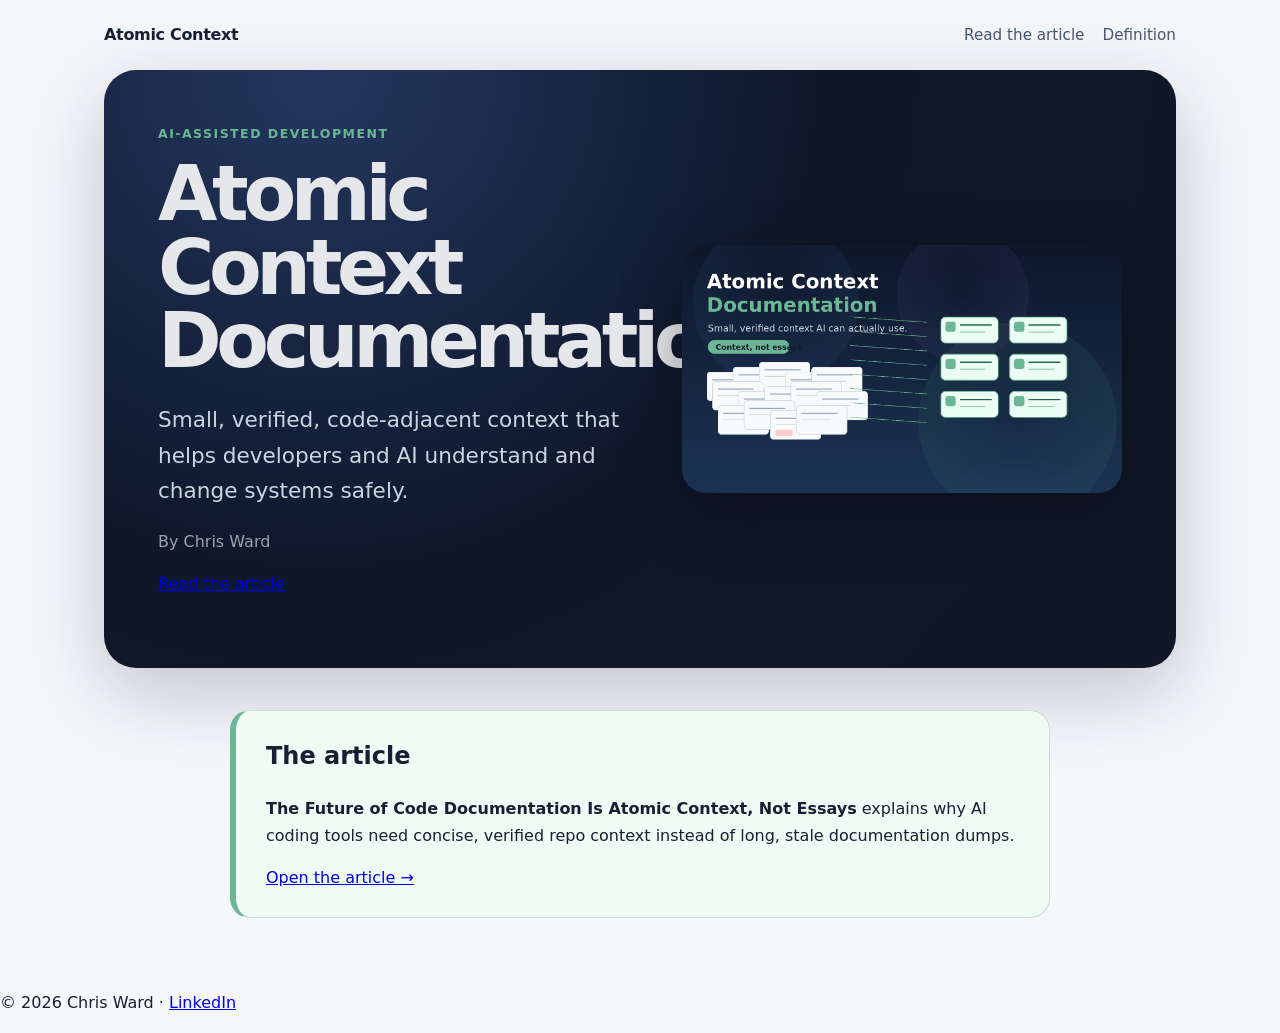
==== index.html @ ebb88b01 "My dev repo, ACD context" ====
<!doctype html>
<html lang="en">
<head>
  <meta charset="utf-8" />
  <meta name="viewport" content="width=device-width, initial-scale=1" />
  <title>Atomic Context Documentation</title>
  <meta name="author" content="Chris Ward" />
  <meta name="description" content="Atomic Context Documentation is small, verified, code-adjacent context that helps developers and AI understand, change, test, or migrate one part of a system safely." />
  <meta property="og:title" content="Atomic Context Documentation" />
  <meta property="og:description" content="AI coding tools do not need longer documentation. They need small, verified, code-adjacent context they can actually use." />
  <meta property="og:image" content="hero.png" />
  <meta name="twitter:card" content="summary_large_image" />
  <link rel="stylesheet" href="style.css" />
</head>
<body>
  <header class="site-header">
    <a class="brand" href="./">Atomic Context</a>
    <nav>
      <a href="articles/atomic-context-documentation.html">Read the article</a>
      <a href="#definition">Definition</a>
    </nav>
  </header>

  <main>
    <section class="hero landing-hero">
      <div class="hero-copy">
        <p class="eyebrow">AI-assisted development</p>
        <h1>Atomic Context Documentation</h1>
        <p class="subtitle">Small, verified, code-adjacent context that helps developers and AI understand and change systems safely.</p>
        <p class="meta">By Chris Ward</p>
        <p class="cta-row"><a class="button" href="articles/atomic-context-documentation.html">Read the article</a></p>
      </div>
      <img src="hero.png" alt="Abstract illustration of chaotic documentation becoming organized atomic context" />
    </section>

    <section class="callout" id="definition">
      <h2>The article</h2>
      <p><strong>The Future of Code Documentation Is Atomic Context, Not Essays</strong> explains why AI coding tools need concise, verified repo context instead of long, stale documentation dumps.</p>
      <p><a href="articles/atomic-context-documentation.html">Open the article →</a></p>
    </section>
  </main>

  <footer class="site-footer">
    <p>© 2026 Chris Ward · <a href="https://www.linkedin.com/in/chrislinkedurl/">LinkedIn</a></p>
  </footer>
</body>
</html>
---- style.css ----
/* Atomic Context article site */
:root {
  --bg: #0f172a;
  --panel: #111c33;
  --text: #e5e7eb;
  --muted: #9ca3af;
  --paper: #ffffff;
  --ink: #172033;
  --soft: #f6f7fb;
  --line: #e5e7eb;
  --accent: #6bb694;
  --accent-dark: #276749;
  --max: 1120px;
}

* { box-sizing: border-box; }
html { scroll-behavior: smooth; }
body {
  margin: 0;
  font-family: Inter, ui-sans-serif, system-ui, -apple-system, BlinkMacSystemFont, "Segoe UI", sans-serif;
  color: var(--ink);
  background: var(--soft);
  line-height: 1.65;
}

.site-header {
  max-width: var(--max);
  margin: 0 auto;
  padding: 22px 24px;
  display: flex;
  justify-content: space-between;
  align-items: center;
}
.brand {
  color: var(--ink);
  font-weight: 800;
  text-decoration: none;
  letter-spacing: -0.02em;
}
nav { display: flex; gap: 18px; }
nav a {
  color: #475569;
  font-size: 0.95rem;
  text-decoration: none;
}
nav a:hover { color: var(--accent-dark); }

main { max-width: var(--max); margin: 0 auto; padding: 0 24px 56px; }
.hero {
  display: grid;
  grid-template-columns: minmax(0, 1fr) minmax(300px, 440px);
  gap: 36px;
  align-items: center;
  padding: 54px;
  border-radius: 32px;
  background: radial-gradient(circle at 20% 0%, #23375f 0%, var(--bg) 48%, #101827 100%);
  color: var(--text);
  box-shadow: 0 24px 80px rgba(15, 23, 42, 0.24);
}
.eyebrow {
  margin: 0 0 12px;
  color: var(--accent);
  font-weight: 800;
  text-transform: uppercase;
  letter-spacing: 0.12em;
  font-size: 0.78rem;
}
.hero h1 {
  margin: 0;
  font-size: clamp(2.35rem, 6vw, 5.2rem);
  line-height: 0.96;
  letter-spacing: -0.07em;
}
.subtitle {
  max-width: 720px;
  margin: 24px 0 0;
  color: #cbd5e1;
  font-size: clamp(1.08rem, 2vw, 1.35rem);
}
.meta { color: var(--muted); margin-top: 20px; }
.hero img {
  width: 100%;
  border-radius: 24px;
  box-shadow: 0 20px 60px rgba(0,0,0,0.35);
}

.callout {
  max-width: 820px;
  margin: 42px auto 0;
  padding: 26px 30px;
  border: 1px solid rgba(39,103,73,0.2);
  border-left: 6px solid var(--accent);
  border-radius: 20px;
  background: #f0fbf6;
}
.callout h2 { margin-top: 0; }
.callout p { margin-bottom: 0; }

.article {
  max-width: 780px;
  margin: 46px auto 0;
  padding: 54px;
  background: var(--paper);
  border-radius: 28px;
  box-shadow: 0 18px 60px rgba(15, 23, 42, 0.08);
}
.article h2 {
  margin-top: 2.2em;
  font-size: 1.7rem;
  line-height: 1.2;
  letter-spacing: -0.035em;
}
.article p { margin: 1.05em 0; }
.article ul { padding-left: 1.25rem; }
.article li { margin: 0.35em 0; }
blockquote {
  margin: 1.5em 0;
  padding: 0.1em 1.2em;
  border-left: 5px solid var(--accent);
  background: #f8fafc;
  color: #334155;
}
code {
  padding: 0.15em 0.35em;
  border-radius: 6px;
  background: #eef2f7;
  color: #0f172a;
  font-size: 0.92em;
}
pre {
  overflow-x: auto;
  padding: 18px;
  border-radius: 16px;
  background: #0f172a;
  color: #e5e7eb;
}
pre code { background: transparent; color: inherit; padding: 0; }
footer.author-section {
  max-width: 780px;
  margin: 34px auto 60px;
  padding: 34px 54px;
  color: #334155;
  font-size: 0.98rem;
  background: #f8fafc;
  border: 1px solid #e2e8f0;
  border-radius: 24px;
}
footer.author-section h2 {
  margin: 0 0 12px;
  font-size: 1.25rem;
  letter-spacing: -0.02em;
}
footer.author-section p { margin: 0.75em 0; }
footer.author-section a { color: var(--accent-strong); font-weight: 700; }
footer.author-section .disclaimer {
  margin-top: 18px;
  padding-top: 18px;
  border-top: 1px solid #e2e8f0;
  color: #64748b;
  font-size: 0.92rem;
}

@media (max-width: 860px) {
  .hero { grid-template-columns: 1fr; padding: 32px; }
  .article { padding: 30px 24px; }
  footer.author-section { padding: 28px 24px; }
  .site-header { align-items: flex-start; gap: 10px; flex-direction: column; }
}
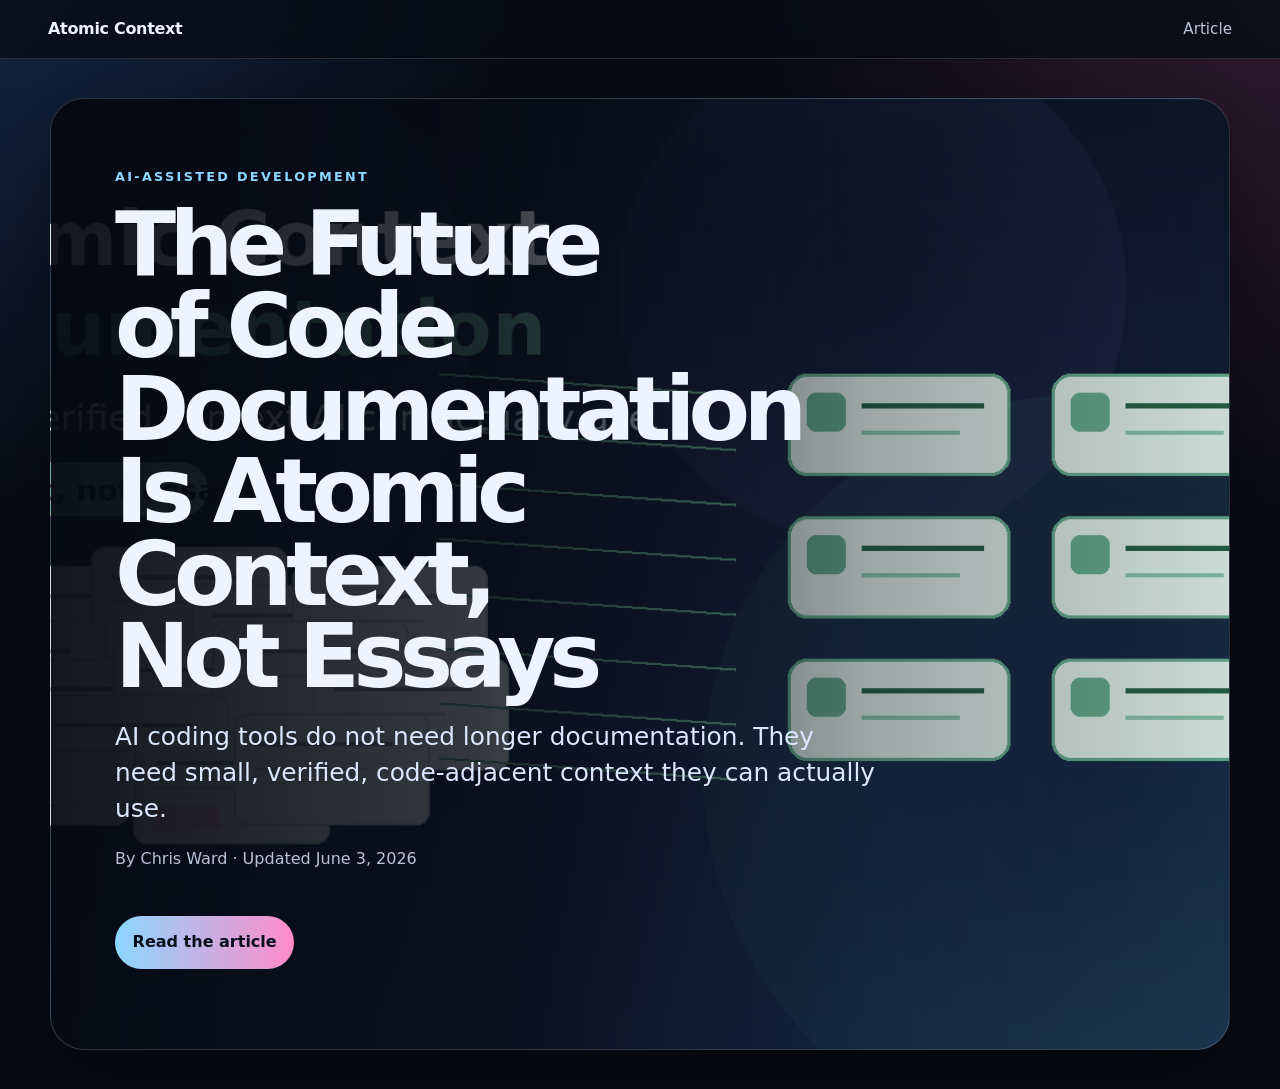
==== commit 8bba58af: "update" ====
--- a/index.html
+++ b/index.html
@@ -3,11 +3,10 @@
 <head>
   <meta charset="utf-8" />
   <meta name="viewport" content="width=device-width, initial-scale=1" />
-  <title>Atomic Context Documentation</title>
-  <meta name="author" content="Chris Ward" />
-  <meta name="description" content="Atomic Context Documentation is small, verified, code-adjacent context that helps developers and AI understand, change, test, or migrate one part of a system safely." />
-  <meta property="og:title" content="Atomic Context Documentation" />
-  <meta property="og:description" content="AI coding tools do not need longer documentation. They need small, verified, code-adjacent context they can actually use." />
+  <title>Atomic Context</title>
+  <meta name="description" content="Atomic Context Documentation for AI-assisted software development." />
+  <meta property="og:title" content="Atomic Context" />
+  <meta property="og:description" content="Small, verified, code-adjacent context AI coding tools can actually use." />
   <meta property="og:image" content="hero.png" />
   <meta name="twitter:card" content="summary_large_image" />
   <link rel="stylesheet" href="style.css" />
@@ -16,32 +15,22 @@
   <header class="site-header">
     <a class="brand" href="./">Atomic Context</a>
     <nav>
-      <a href="articles/atomic-context-documentation.html">Read the article</a>
-      <a href="#definition">Definition</a>
+      <a href="articles/atomic-context-documentation.html">Article</a>
     </nav>
   </header>
 
   <main>
-    <section class="hero landing-hero">
-      <div class="hero-copy">
-        <p class="eyebrow">AI-assisted development</p>
-        <h1>Atomic Context Documentation</h1>
-        <p class="subtitle">Small, verified, code-adjacent context that helps developers and AI understand and change systems safely.</p>
-        <p class="meta">By Chris Ward</p>
-        <p class="cta-row"><a class="button" href="articles/atomic-context-documentation.html">Read the article</a></p>
+    <section class="home-hero hero-image" aria-label="Atomic Context landing page">
+      <div class="hero-overlay">
+        <div class="hero-copy">
+          <p class="eyebrow">AI-Assisted Development</p>
+          <h1>The Future of Code Documentation Is Atomic Context, Not Essays</h1>
+          <p class="subtitle">AI coding tools do not need longer documentation. They need small, verified, code-adjacent context they can actually use.</p>
+          <p class="meta">By Chris Ward · Updated June 3, 2026</p>
+          <p><a class="button" href="articles/atomic-context-documentation.html">Read the article</a></p>
+        </div>
       </div>
-      <img src="hero.png" alt="Abstract illustration of chaotic documentation becoming organized atomic context" />
-    </section>
-
-    <section class="callout" id="definition">
-      <h2>The article</h2>
-      <p><strong>The Future of Code Documentation Is Atomic Context, Not Essays</strong> explains why AI coding tools need concise, verified repo context instead of long, stale documentation dumps.</p>
-      <p><a href="articles/atomic-context-documentation.html">Open the article →</a></p>
     </section>
   </main>
-
-  <footer class="site-footer">
-    <p>© 2026 Chris Ward · <a href="https://www.linkedin.com/in/chrislinkedurl/">LinkedIn</a></p>
-  </footer>
 </body>
 </html>
--- a/style.css
+++ b/style.css
@@ -1,168 +1,298 @@
-/* Atomic Context article site */
-:root {
-  --bg: #0f172a;
-  --panel: #111c33;
-  --text: #e5e7eb;
-  --muted: #9ca3af;
-  --paper: #ffffff;
+ :root {
+  --bg: #080b16;
+  --surface: #101625;
+  --text: #eef3ff;
+  --muted: #b8c3d9;
   --ink: #172033;
-  --soft: #f6f7fb;
-  --line: #e5e7eb;
-  --accent: #6bb694;
-  --accent-dark: #276749;
-  --max: 1120px;
+  --paper: #fbfcff;
+  --accent: #8bd7ff;
+  --line: rgba(255, 255, 255, 0.14);
+  --shadow: 0 24px 80px rgba(0, 0, 0, 0.38);
 }
 
 * { box-sizing: border-box; }
+
 html { scroll-behavior: smooth; }
+
 body {
   margin: 0;
   font-family: Inter, ui-sans-serif, system-ui, -apple-system, BlinkMacSystemFont, "Segoe UI", sans-serif;
-  color: var(--ink);
-  background: var(--soft);
+  color: var(--text);
+  background:
+    radial-gradient(circle at top left, rgba(65, 156, 255, 0.18), transparent 32rem),
+    radial-gradient(circle at top right, rgba(255, 101, 181, 0.16), transparent 32rem),
+    var(--bg);
   line-height: 1.65;
 }
 
+a {
+  color: #73d6ff;
+  text-decoration-thickness: 0.08em;
+  text-underline-offset: 0.18em;
+}
+
 .site-header {
-  max-width: var(--max);
-  margin: 0 auto;
-  padding: 22px 24px;
+  position: sticky;
+  top: 0;
+  z-index: 20;
   display: flex;
   justify-content: space-between;
   align-items: center;
-}
+  gap: 1.5rem;
+  padding: 1rem clamp(1rem, 4vw, 3rem);
+  background: rgba(8, 11, 22, 0.82);
+  backdrop-filter: blur(16px);
+  border-bottom: 1px solid var(--line);
+}
+
 .brand {
-  color: var(--ink);
+  color: var(--text);
   font-weight: 800;
   text-decoration: none;
   letter-spacing: -0.02em;
 }
-nav { display: flex; gap: 18px; }
+
+nav {
+  display: flex;
+  gap: 1rem;
+  flex-wrap: wrap;
+}
+
 nav a {
-  color: #475569;
+  color: var(--muted);
+  text-decoration: none;
   font-size: 0.95rem;
+}
+
+nav a:hover { color: var(--text); }
+
+.hero,
+.home-hero {
+  width: min(1180px, calc(100% - 2rem));
+  margin: clamp(1rem, 3vw, 2.5rem) auto;
+  min-height: clamp(560px, 70vh, 760px);
+  border: 1px solid rgba(255, 255, 255, 0.16);
+  border-radius: 34px;
+  overflow: hidden;
+  box-shadow: var(--shadow);
+}
+
+.hero-image {
+  position: relative;
+  background-image:
+    linear-gradient(90deg, rgba(5, 8, 18, 0.94) 0%, rgba(5, 8, 18, 0.80) 37%, rgba(5, 8, 18, 0.34) 70%, rgba(5, 8, 18, 0.14) 100%),
+    url("hero.png");
+  background-size: cover;
+  background-position: center;
+}
+
+body:has(.article) .hero-image {
+  background-image:
+    linear-gradient(90deg, rgba(5, 8, 18, 0.94) 0%, rgba(5, 8, 18, 0.80) 37%, rgba(5, 8, 18, 0.34) 70%, rgba(5, 8, 18, 0.14) 100%),
+    url("../hero.png");
+}
+
+.hero-overlay {
+  min-height: inherit;
+  display: flex;
+  align-items: flex-end;
+  padding: clamp(1.4rem, 5vw, 4.5rem);
+}
+
+.hero-copy { max-width: 780px; }
+
+.eyebrow {
+  display: inline-flex;
+  margin: 0 0 1rem;
+  color: var(--accent);
+  font-size: 0.8rem;
+  font-weight: 800;
+  letter-spacing: 0.18em;
+  text-transform: uppercase;
+}
+
+h1 {
+  margin: 0;
+  max-width: 920px;
+  font-size: clamp(3rem, 7vw, 6.7rem);
+  line-height: 0.92;
+  letter-spacing: -0.075em;
+  text-wrap: balance;
+}
+
+.subtitle {
+  margin: 1.35rem 0 0;
+  max-width: 760px;
+  color: #dce7ff;
+  font-size: clamp(1.15rem, 2vw, 1.55rem);
+  line-height: 1.45;
+}
+
+.meta {
+  margin: 1.2rem 0 0;
+  color: var(--muted);
+  font-size: 1rem;
+}
+
+.button {
+  display: inline-flex;
+  margin-top: 1.7rem;
+  padding: 0.85rem 1.1rem;
+  border-radius: 999px;
+  color: #08101e;
+  background: linear-gradient(90deg, #8bd7ff, #ff8bc8);
+  font-weight: 800;
   text-decoration: none;
 }
-nav a:hover { color: var(--accent-dark); }
-
-main { max-width: var(--max); margin: 0 auto; padding: 0 24px 56px; }
-.hero {
-  display: grid;
-  grid-template-columns: minmax(0, 1fr) minmax(300px, 440px);
-  gap: 36px;
-  align-items: center;
-  padding: 54px;
-  border-radius: 32px;
-  background: radial-gradient(circle at 20% 0%, #23375f 0%, var(--bg) 48%, #101827 100%);
-  color: var(--text);
-  box-shadow: 0 24px 80px rgba(15, 23, 42, 0.24);
-}
-.eyebrow {
-  margin: 0 0 12px;
-  color: var(--accent);
-  font-weight: 800;
-  text-transform: uppercase;
-  letter-spacing: 0.12em;
-  font-size: 0.78rem;
-}
-.hero h1 {
-  margin: 0;
-  font-size: clamp(2.35rem, 6vw, 5.2rem);
-  line-height: 0.96;
-  letter-spacing: -0.07em;
-}
-.subtitle {
-  max-width: 720px;
-  margin: 24px 0 0;
-  color: #cbd5e1;
-  font-size: clamp(1.08rem, 2vw, 1.35rem);
-}
-.meta { color: var(--muted); margin-top: 20px; }
-.hero img {
-  width: 100%;
+
+.callout {
+  width: min(900px, calc(100% - 2rem));
+  margin: 0 auto 2rem;
+  padding: clamp(1.3rem, 3vw, 2rem);
   border-radius: 24px;
-  box-shadow: 0 20px 60px rgba(0,0,0,0.35);
-}
-
-.callout {
-  max-width: 820px;
-  margin: 42px auto 0;
-  padding: 26px 30px;
-  border: 1px solid rgba(39,103,73,0.2);
-  border-left: 6px solid var(--accent);
-  border-radius: 20px;
-  background: #f0fbf6;
-}
-.callout h2 { margin-top: 0; }
-.callout p { margin-bottom: 0; }
+  background: linear-gradient(135deg, rgba(139, 215, 255, 0.12), rgba(255, 139, 200, 0.10));
+  border: 1px solid rgba(255, 255, 255, 0.14);
+}
+
+.callout h2 {
+  margin-top: 0;
+  color: var(--text);
+}
+
+.callout p {
+  margin-bottom: 0;
+  color: #dce7ff;
+}
 
 .article {
-  max-width: 780px;
-  margin: 46px auto 0;
-  padding: 54px;
+  width: min(880px, calc(100% - 2rem));
+  margin: 2rem auto;
+  padding: clamp(1.4rem, 4vw, 3rem);
+  color: var(--ink);
   background: var(--paper);
   border-radius: 28px;
-  box-shadow: 0 18px 60px rgba(15, 23, 42, 0.08);
-}
+  box-shadow: 0 24px 70px rgba(0, 0, 0, 0.18);
+}
+
+.article p,
+.article li { font-size: 1.08rem; }
+
 .article h2 {
-  margin-top: 2.2em;
-  font-size: 1.7rem;
-  line-height: 1.2;
-  letter-spacing: -0.035em;
-}
-.article p { margin: 1.05em 0; }
-.article ul { padding-left: 1.25rem; }
-.article li { margin: 0.35em 0; }
-blockquote {
-  margin: 1.5em 0;
-  padding: 0.1em 1.2em;
-  border-left: 5px solid var(--accent);
-  background: #f8fafc;
-  color: #334155;
-}
-code {
-  padding: 0.15em 0.35em;
-  border-radius: 6px;
-  background: #eef2f7;
-  color: #0f172a;
-  font-size: 0.92em;
-}
-pre {
+  margin-top: 2.4rem;
+  color: #101827;
+  font-size: clamp(1.6rem, 3vw, 2.05rem);
+  line-height: 1.1;
+  letter-spacing: -0.04em;
+}
+
+.article blockquote {
+  margin: 1.5rem 0;
+  padding: 1rem 1.25rem;
+  border-left: 5px solid #6f8cff;
+  background: #f1f4ff;
+  color: #1b2440;
+  border-radius: 12px;
+}
+
+.article pre {
   overflow-x: auto;
-  padding: 18px;
+  padding: 1.1rem;
   border-radius: 16px;
-  background: #0f172a;
-  color: #e5e7eb;
-}
-pre code { background: transparent; color: inherit; padding: 0; }
-footer.author-section {
-  max-width: 780px;
-  margin: 34px auto 60px;
-  padding: 34px 54px;
-  color: #334155;
-  font-size: 0.98rem;
-  background: #f8fafc;
-  border: 1px solid #e2e8f0;
+  color: #eaf1ff;
+  background: #101625;
+}
+
+.article code {
+  font-family: "SFMono-Regular", Consolas, "Liberation Mono", monospace;
+}
+
+.article ul { padding-left: 1.35rem; }
+
+.author-section {
+  width: min(880px, calc(100% - 2rem));
+  margin: 2rem auto 4rem;
+  padding: clamp(1.3rem, 3vw, 2rem);
   border-radius: 24px;
-}
-footer.author-section h2 {
-  margin: 0 0 12px;
-  font-size: 1.25rem;
-  letter-spacing: -0.02em;
-}
-footer.author-section p { margin: 0.75em 0; }
-footer.author-section a { color: var(--accent-strong); font-weight: 700; }
-footer.author-section .disclaimer {
-  margin-top: 18px;
-  padding-top: 18px;
-  border-top: 1px solid #e2e8f0;
-  color: #64748b;
-  font-size: 0.92rem;
-}
-
-@media (max-width: 860px) {
-  .hero { grid-template-columns: 1fr; padding: 32px; }
-  .article { padding: 30px 24px; }
-  footer.author-section { padding: 28px 24px; }
-  .site-header { align-items: flex-start; gap: 10px; flex-direction: column; }
-}
+  background: rgba(255, 255, 255, 0.08);
+  border: 1px solid rgba(255, 255, 255, 0.14);
+  color: var(--text);
+}
+
+.author-section h2 {
+  margin-top: 0;
+  letter-spacing: -0.03em;
+}
+
+.author-section p { color: #dbe5f8; }
+
+.disclaimer {
+  margin-top: 1.25rem;
+  padding-top: 1.25rem;
+  border-top: 1px solid rgba(255, 255, 255, 0.14);
+  color: var(--muted) !important;
+  font-size: 0.95rem;
+}
+
+@media (max-width: 760px) {
+  .site-header {
+    align-items: flex-start;
+    flex-direction: column;
+  }
+
+  .hero,
+  .home-hero {
+    min-height: 620px;
+    border-radius: 24px;
+  }
+
+  .hero-image,
+  body:has(.article) .hero-image {
+    background-image:
+      linear-gradient(180deg, rgba(5, 8, 18, 0.94) 0%, rgba(5, 8, 18, 0.78) 55%, rgba(5, 8, 18, 0.48) 100%),
+      url("hero.png");
+    background-position: center;
+  }
+
+  body:has(.article) .hero-image {
+    background-image:
+      linear-gradient(180deg, rgba(5, 8, 18, 0.94) 0%, rgba(5, 8, 18, 0.78) 55%, rgba(5, 8, 18, 0.48) 100%),
+      url("../hero.png");
+  }
+
+  .hero-overlay { align-items: flex-end; }
+
+  h1 { font-size: clamp(2.8rem, 15vw, 4.2rem); }
+}
+
+
+/* Author section image layout */
+.author-card {
+  display: grid;
+  grid-template-columns: minmax(220px, 300px) 1fr;
+  gap: clamp(1.25rem, 4vw, 2rem);
+  align-items: center;
+}
+
+.author-image {
+  width: 100%;
+  border-radius: 22px;
+  display: block;
+  box-shadow: 0 18px 50px rgba(0, 0, 0, 0.28);
+  border: 1px solid rgba(255, 255, 255, 0.18);
+  background: #f7f1e7;
+}
+
+.author-copy h2 {
+  margin-top: 0;
+}
+
+@media (max-width: 760px) {
+  .author-card {
+    grid-template-columns: 1fr;
+  }
+
+  .author-image {
+    max-width: 420px;
+    margin: 0 auto;
+  }
+}
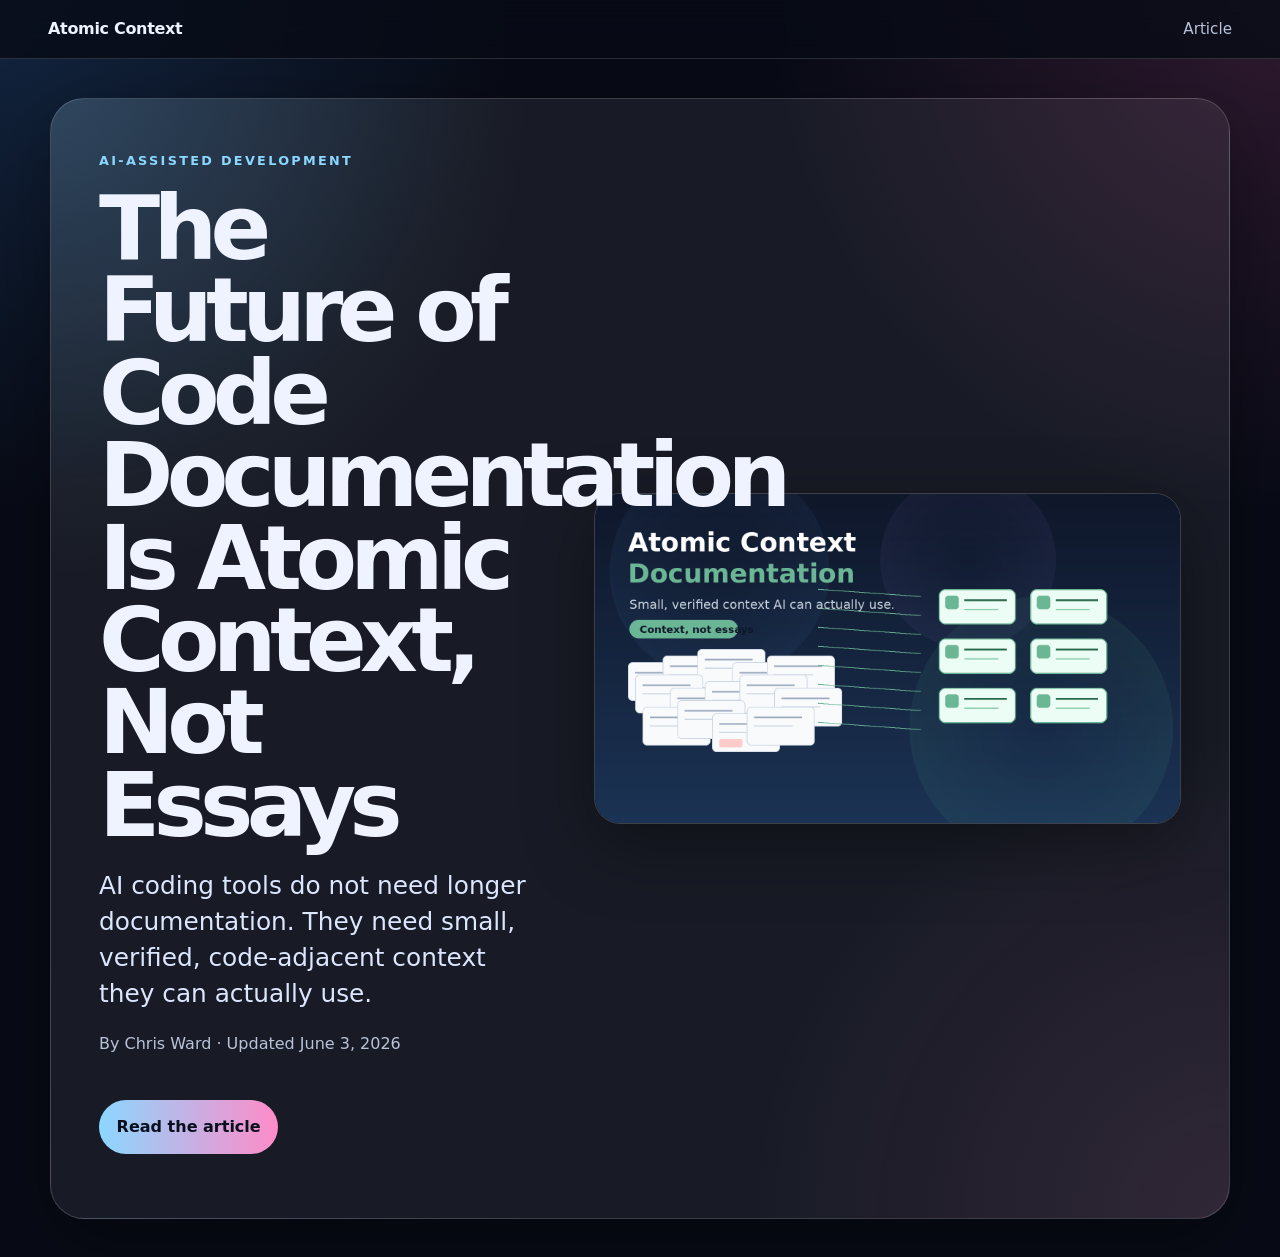
==== commit 018ac8ae: "updates" ====
--- a/index.html
+++ b/index.html
@@ -20,16 +20,15 @@
   </header>
 
   <main>
-    <section class="home-hero hero-image" aria-label="Atomic Context landing page">
-      <div class="hero-overlay">
-        <div class="hero-copy">
-          <p class="eyebrow">AI-Assisted Development</p>
-          <h1>The Future of Code Documentation Is Atomic Context, Not Essays</h1>
-          <p class="subtitle">AI coding tools do not need longer documentation. They need small, verified, code-adjacent context they can actually use.</p>
-          <p class="meta">By Chris Ward · Updated June 3, 2026</p>
-          <p><a class="button" href="articles/atomic-context-documentation.html">Read the article</a></p>
-        </div>
+    <section class="hero home-hero">
+      <div class="hero-copy">
+        <p class="eyebrow">AI-Assisted Development</p>
+        <h1>The Future of Code Documentation Is Atomic Context, Not Essays</h1>
+        <p class="subtitle">AI coding tools do not need longer documentation. They need small, verified, code-adjacent context they can actually use.</p>
+        <p class="meta">By Chris Ward · Updated June 3, 2026</p>
+        <p><a class="button" href="articles/atomic-context-documentation.html">Read the article</a></p>
       </div>
+      <img class="hero-art" src="hero.png" alt="Atomic Context Documentation illustration showing documentation turning into clean context cards" />
     </section>
   </main>
 </body>
--- a/style.css
+++ b/style.css
@@ -296,3 +296,71 @@
     margin: 0 auto;
   }
 }
+
+
+/* Restored top-header hero image layout */
+.hero,
+.home-hero {
+  display: grid;
+  grid-template-columns: minmax(0, 0.95fr) minmax(360px, 1.25fr);
+  align-items: center;
+  gap: clamp(1.5rem, 4vw, 3rem);
+  width: min(1180px, calc(100% - 2rem));
+  min-height: auto;
+  margin: clamp(1rem, 3vw, 2.5rem) auto;
+  padding: clamp(1.4rem, 4vw, 3rem);
+  border-radius: 34px;
+  background:
+    radial-gradient(circle at top left, rgba(139, 215, 255, 0.14), transparent 30rem),
+    radial-gradient(circle at bottom right, rgba(255, 139, 200, 0.11), transparent 30rem),
+    rgba(255, 255, 255, 0.065);
+  border: 1px solid rgba(255, 255, 255, 0.16);
+  box-shadow: var(--shadow);
+  overflow: hidden;
+}
+
+.hero.hero-image,
+.home-hero.hero-image {
+  background:
+    radial-gradient(circle at top left, rgba(139, 215, 255, 0.14), transparent 30rem),
+    radial-gradient(circle at bottom right, rgba(255, 139, 200, 0.11), transparent 30rem),
+    rgba(255, 255, 255, 0.065);
+}
+
+.hero-overlay {
+  min-height: auto;
+  display: block;
+  padding: 0;
+}
+
+.hero-copy {
+  max-width: 660px;
+  z-index: 2;
+}
+
+.hero .subtitle,
+.home-hero .subtitle {
+  color: #dce7ff;
+}
+
+.hero-art {
+  width: 100%;
+  max-height: 520px;
+  object-fit: cover;
+  border-radius: 26px;
+  display: block;
+  box-shadow: 0 22px 70px rgba(0, 0, 0, 0.34);
+  border: 1px solid rgba(255, 255, 255, 0.16);
+}
+
+@media (max-width: 900px) {
+  .hero,
+  .home-hero {
+    grid-template-columns: 1fr;
+  }
+
+  .hero-art {
+    order: -1;
+    max-height: 360px;
+  }
+}
